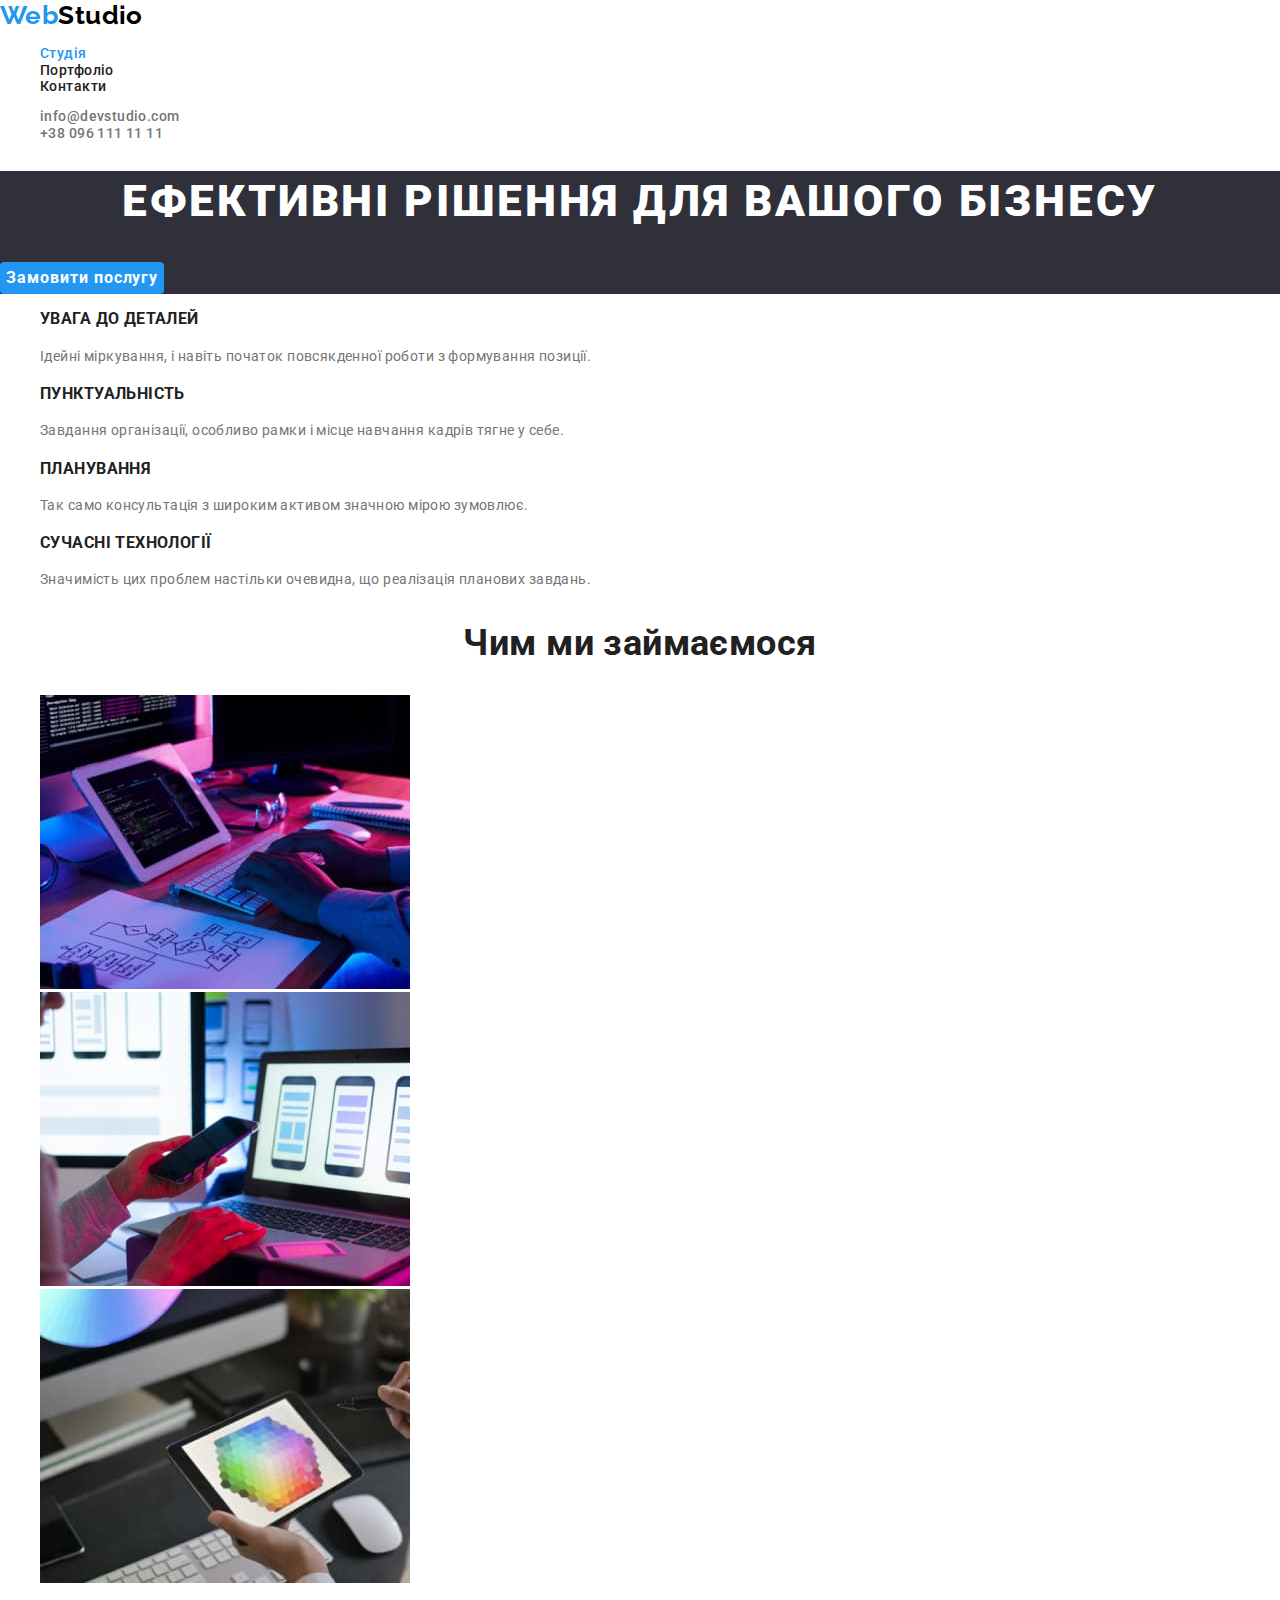
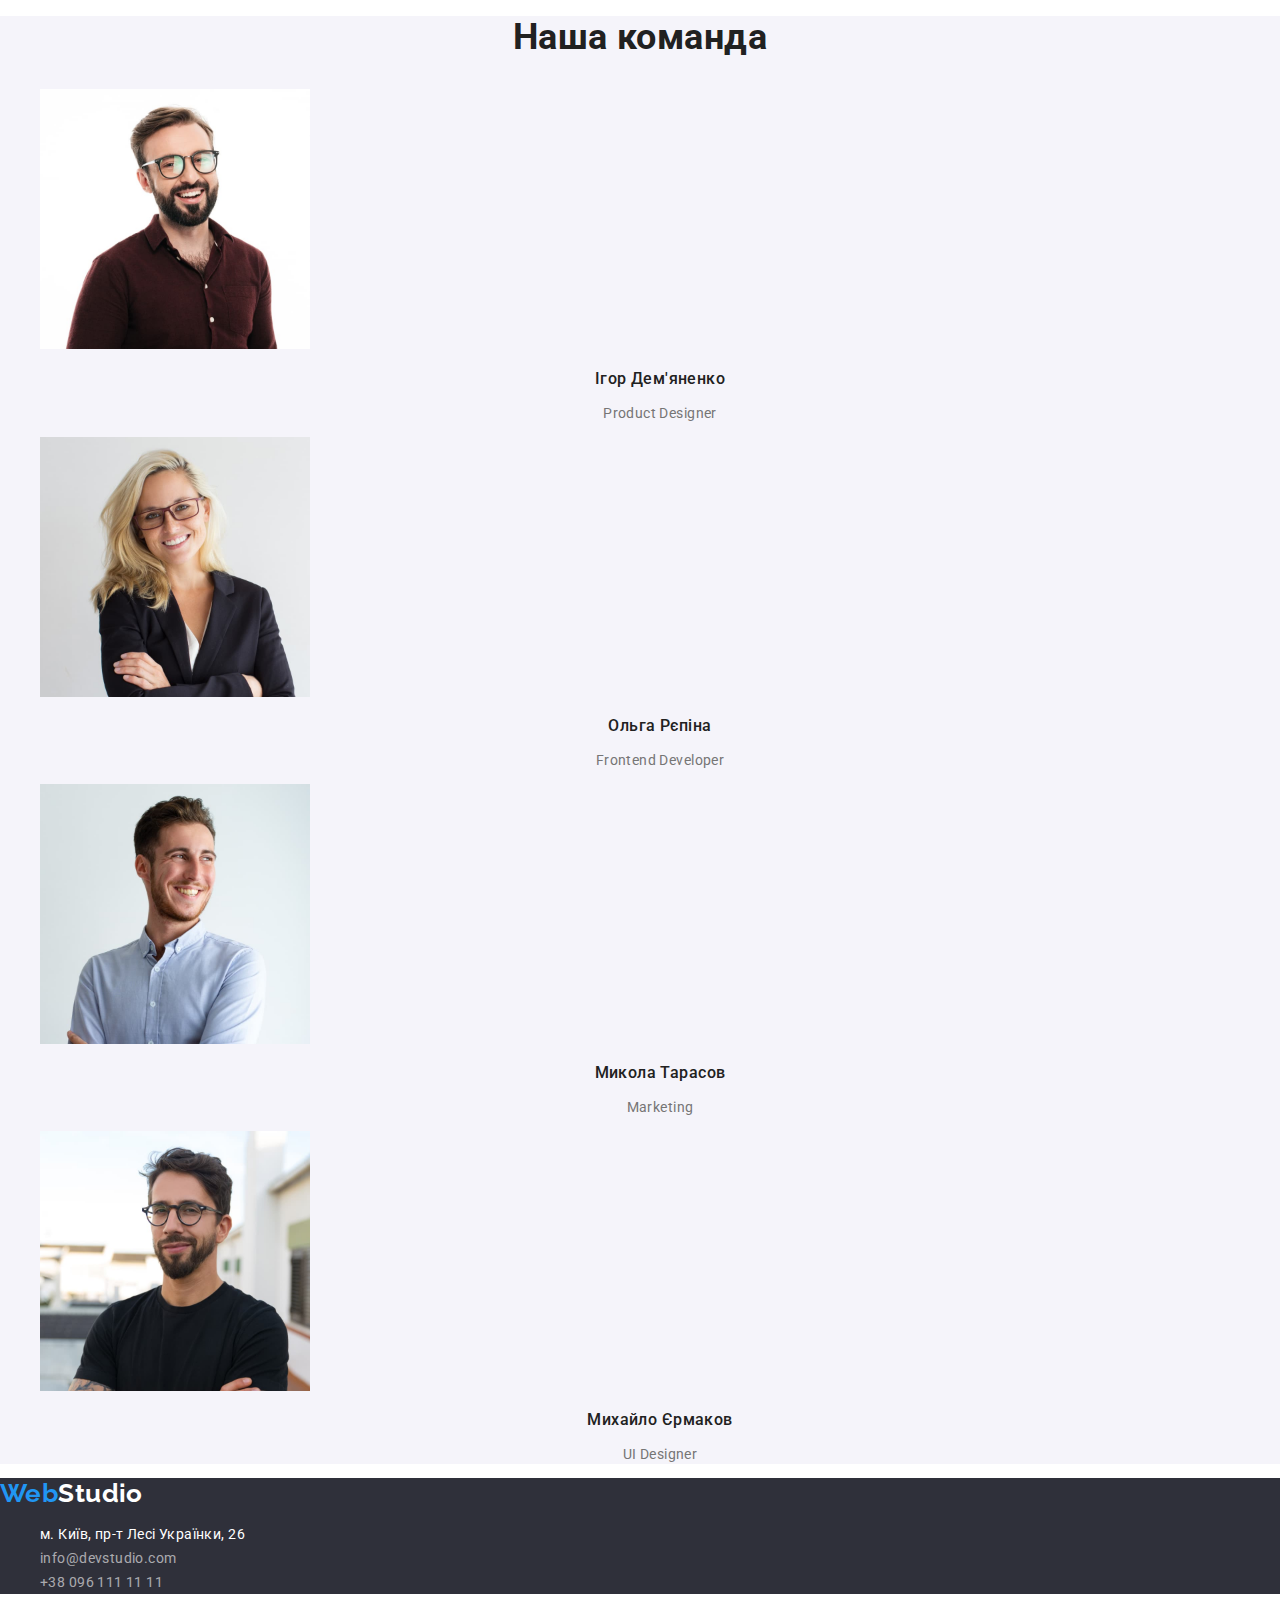
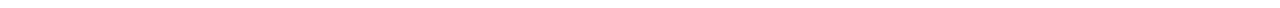
==== index.html @ 0feb871c "Initial commit" ====
<!DOCTYPE html>
<html lang="uk">
  <head>
    <meta charset="UTF-8" />
    <meta http-equiv="X-UA-Compatible" content="IE=edge" />
    <meta name="viewport" content="width=device-width, initial-scale=1.0" />
    <title>Веб Студія</title>
    <link
      rel="stylesheet"
      href="https://cdnjs.cloudflare.com/ajax/libs/modern-normalize/1.1.0/modern-normalize.min.css"
    />
    <link rel="stylesheet" href="./css/styles.css" />
    <link rel="preconnect" href="https://fonts.googleapis.com" />
    <link rel="preconnect" href="https://fonts.gstatic.com" crossorigin />
    <link
      href="https://fonts.googleapis.com/css2?family=Raleway:wght@700&family=Roboto:wght@400;500;700;900&display=swap"
      rel="stylesheet"
    />
  </head>
  <body>
    <!--Шапка сайта-->
    <header class="nav">
      <a class="logo" href="./index.html" lang="en">
        <span class="page-logo">Web</span>Studio</a
      >
      <nav>
        <ul>
          <li>
            <a class="nav-page current" href="./index.html">Студія</a>
          </li>
          <li>
            <a class="nav-page" href="portfolio.html">Портфоліо</a>
          </li>
          <li>
            <a class="nav-page" href="#">Контакти</a>
          </li>
        </ul>
      </nav>
      <ul>
        <li>
          <a class="contacts" href="mailto:info@devstudio.com" lang="en"
            >info@devstudio.com</a
          >
        </li>
        <li>
          <a class="contacts" href="tel:+380961111111">+38 096 111 11 11</a>
        </li>
      </ul>
    </header>
    <main>
      <!--Секция герой-->
      <section class="hero">
        <h1 class="hero-title">ефективні рішення для вашого бізнесу</h1>
        <button class="hero-button" type="button">Замовити послугу</button>
      </section>
      <!--Секция 2-->
      <section>
        <h2 class="visually-hidden">секция 2</h2>
        <ul>
          <li>
            <h3 class="benefits-title">УВАГА ДО ДЕТАЛЕЙ</h3>
            <p class="benefits-text">
              Ідейні міркування, і навіть початок повсякденної роботи з
              формування позиції.
            </p>
          </li>
          <li>
            <h3 class="benefits-title">ПУНКТУАЛЬНІСТЬ</h3>
            <p class="benefits-text">
              Завдання організації, особливо рамки і місце навчання кадрів тягне
              у себе.
            </p>
          </li>
          <li>
            <h3 class="benefits-title">ПЛАНУВАННЯ</h3>
            <p class="benefits-text">
              Так само консультація з широким активом значною мірою зумовлює.
            </p>
          </li>
          <li>
            <h3 class="benefits-title">СУЧАСНІ ТЕХНОЛОГІЇ</h3>
            <p class="benefits-text">
              Значимість цих проблем настільки очевидна, що реалізація планових
              завдань.
            </p>
          </li>
        </ul>
      </section>
      <!--Секция Чим займаємося-->
      <section>
        <h2 class="title">Чим ми займаємося</h2>
        <ul>
          <li>
            <img src="./images/comp.jpg" alt="декстопні додатки" width="370" />
          </li>
          <li>
            <img src="./images/tel.jpg" alt="мобільні додатки" width="370" />
          </li>
          <li>
            <img
              src="./images/palitra.jpg"
              alt="дизайнерські рішення"
              width="370"
            />
          </li>
        </ul>
      </section>
      <!--Секція команда-->
      <section class="list-profy">
        <h2 class="title">Наша команда</h2>
        <ul>
          <li>
            <img
              src="./images/demjanenko.jpg"
              alt="Ігор Дем'яненко"
              width="270"
            />
            <h3 class="name">Ігор Дем'яненко</h3>
            <p class="profy" lang="en">Product Designer</p>
          </li>
          <li>
            <img src="./images/repina.jpg" alt="Ольга Рєпіна" width="270" />
            <h3 class="name">Ольга Рєпіна</h3>
            <p class="profy" lang="en">Frontend Developer</p>
          </li>
          <li>
            <img src="./images/tarasov.jpg" alt="Микола Тарасов" width="270" />
            <h3 class="name">Микола Тарасов</h3>
            <p class="profy" lang="en">Marketing</p>
          </li>
          <li>
            <img src="./images/ermakov.jpg" alt="Михайло Єрмаков" width="270" />
            <h3 class="name">Михайло Єрмаков</h3>
            <p class="profy" lang="en">UI Designer</p>
          </li>
        </ul>
      </section>
    </main>
    <footer class="bottom">
      <a class="logo-bottom" href="./index.html" lang="en"
        ><span class="logo-web">Web</span>Studio</a
      >
      <address>
        <ul>
          <li>
            <a
              class="bottom-address"
              href="https://goo.gl/maps/tMdoCCG9fhGyc61p6"
              target="_blank"
              rel="noopener noreferrer nofollow"
              >м. Київ, пр-т Лесі Українки, 26</a
            >
          </li>
          <li>
            <a
              class="bottom-contacts"
              href="mailto:info@devstudio.com"
              lang="en"
              >info@devstudio.com</a
            >
          </li>
          <li>
            <a class="bottom-contacts" href="tel:+380961111111"
              >+38 096 111 11 11</a
            >
          </li>
        </ul>
      </address>
    </footer>
  </body>
</html>
---- css/styles.css ----
:root {
  --color-primary: #212121;
  --color-second: #757575;
  --color-active: #2196f3;
  --color-background: #f5f4fa;
  --color-fone: #fff;
  --color-logo: #000;
  --color-backdark: #2f303a;
  --color-hero: #188ce8;
}
body {
  font-family: "Roboto", sans-serif;
  background-color: var(--color-fone);
  color: var(--color-primary);
  font-size: 14px;
  letter-spacing: 0.03em;
}
ul {
  list-style-type: none;
}
a {
  text-decoration: none;
}
.visually-hidden {
  position: absolute;
  width: 1px;
  height: 1px;
  margin: -1px;
  padding: 0;
  border: 0;
  white-space: nowrap;
  clip-path: inset(100%);
  overflow: hidden;
  clip: rect(0 0 0 0);
}
/*header*/
.nav {
  background-color: var(--color-fone);
}
nav .current {
  color: var(--color-active);
}
.logo {
  font-family: "Raleway";
  font-weight: 700;
  font-size: 26px;
  line-height: 1.2;
  color: var(--color-logo);
}
.page-logo {
  color: var(--color-active);
}
.nav-page {
  font-weight: 500;
  line-height: 1.1;
  color: var(--color-primary);
  cursor: pointer;
}
.nav-page:hover {
  color: var(--color-active);
}
.nav-page:focus {
  color: var(--color-active);
}

.contacts {
  font-weight: 500;
  line-height: 1.1;
  color: var(--color-second);
  cursor: pointer;
}
.contacts:hover {
  color: var(--color-active);
}
.contacts:focus {
  color: var(--color-active);
}

/*hero*/
.hero {
  background-color: var(--color-backdark);
}
.hero-title {
  font-weight: 900;
  font-size: 44px;
  text-align: center;
  text-transform: uppercase;
  letter-spacing: 0.06em;
  line-height: 1.4;
  color: var(--color-fone);
}
.hero-button {
  font-family: "Roboto";
  font-weight: 700;
  font-size: 16px;
  letter-spacing: 0.06em;
  line-height: 1.9;
  color: var(--color-fone);
  background-color: var(--color-active);
  border: none;
  border-radius: 4px;
  cursor: pointer;
}
.hero-button:hover {
  background-color: var(--color-hero);
}
.hero-button:focus {
  background-color: var(--color-hero);
}
/*Секція 2*/
.benefits-title {
  font-weight: 700;
  line-height: 1.1;
  text-transform: uppercase;
  color: var(--color-primary);
}
.benefits-text {
  line-height: 1.7;
  color: var(--color-second);
}

/*title section*/
.title {
  font-weight: 700;
  font-size: 36px;
  line-height: 1.2;
  text-align: center;
  color: var(--color-primary);
}

/*Секція Команда*/
.list-profy {
  background-color: var(--color-background);
}
.name {
  font-weight: 500;
  font-size: 16px;
  line-height: 19px;
  text-align: center;
  color: var(--color-primary);
}
.profy {
  line-height: 19px;
  text-align: center;
  color: var(--color-second);
}
/*list button*/
.works-button {
  background-color: var(--color-background);
  font-family: "Roboto";
  font-weight: 500;
  font-size: 16px;
  line-height: 1.5;
  text-align: center;
  letter-spacing: 0.03em;
  color: var(--color-primary);
  border: none;
  border-radius: 4px;
  cursor: pointer;
}
.works-button:hover {
  color: var(--color-fone);
  background-color: var(--color-active);
}
.works-button:focus {
  color: var(--color-fone);
  background-color: var(--color-active);
}
/*Секція Приклади робіт*/

.works-title {
  font-weight: 700;
  font-size: 18px;
  line-height: 2;
  color: var(--color-primary);
}
.works-link {
  line-height: 1.9;
  color: var(--color-second);
}

/*footer*/
.bottom {
  background-color: var(--color-backdark);
}
.logo-bottom {
  font-family: "Raleway";
  font-weight: 700;
  font-size: 26px;
  line-height: 1.2;
  color: var(--color-fone);
  cursor: pointer;
}
.logo-web {
  color: var(--color-active);
}
.bottom-address {
  font-style: normal;
  font-weight: 400;
  line-height: 1.7;
  color: var(--color-fone);
  cursor: pointer;
}
.bottom-address:hover {
  color: var(--color-active);
}
.bottom-address:focus {
  color: var(--color-active);
}
.bottom-contacts {
  font-style: normal;
  line-height: 1.7;
  color: rgba(255, 255, 255, 0.6);
  cursor: pointer;
}
.bottom-contacts:hover {
  color: var(--color-active);
}
.bottom-contacts:focus {
  color: var(--color-active);
}
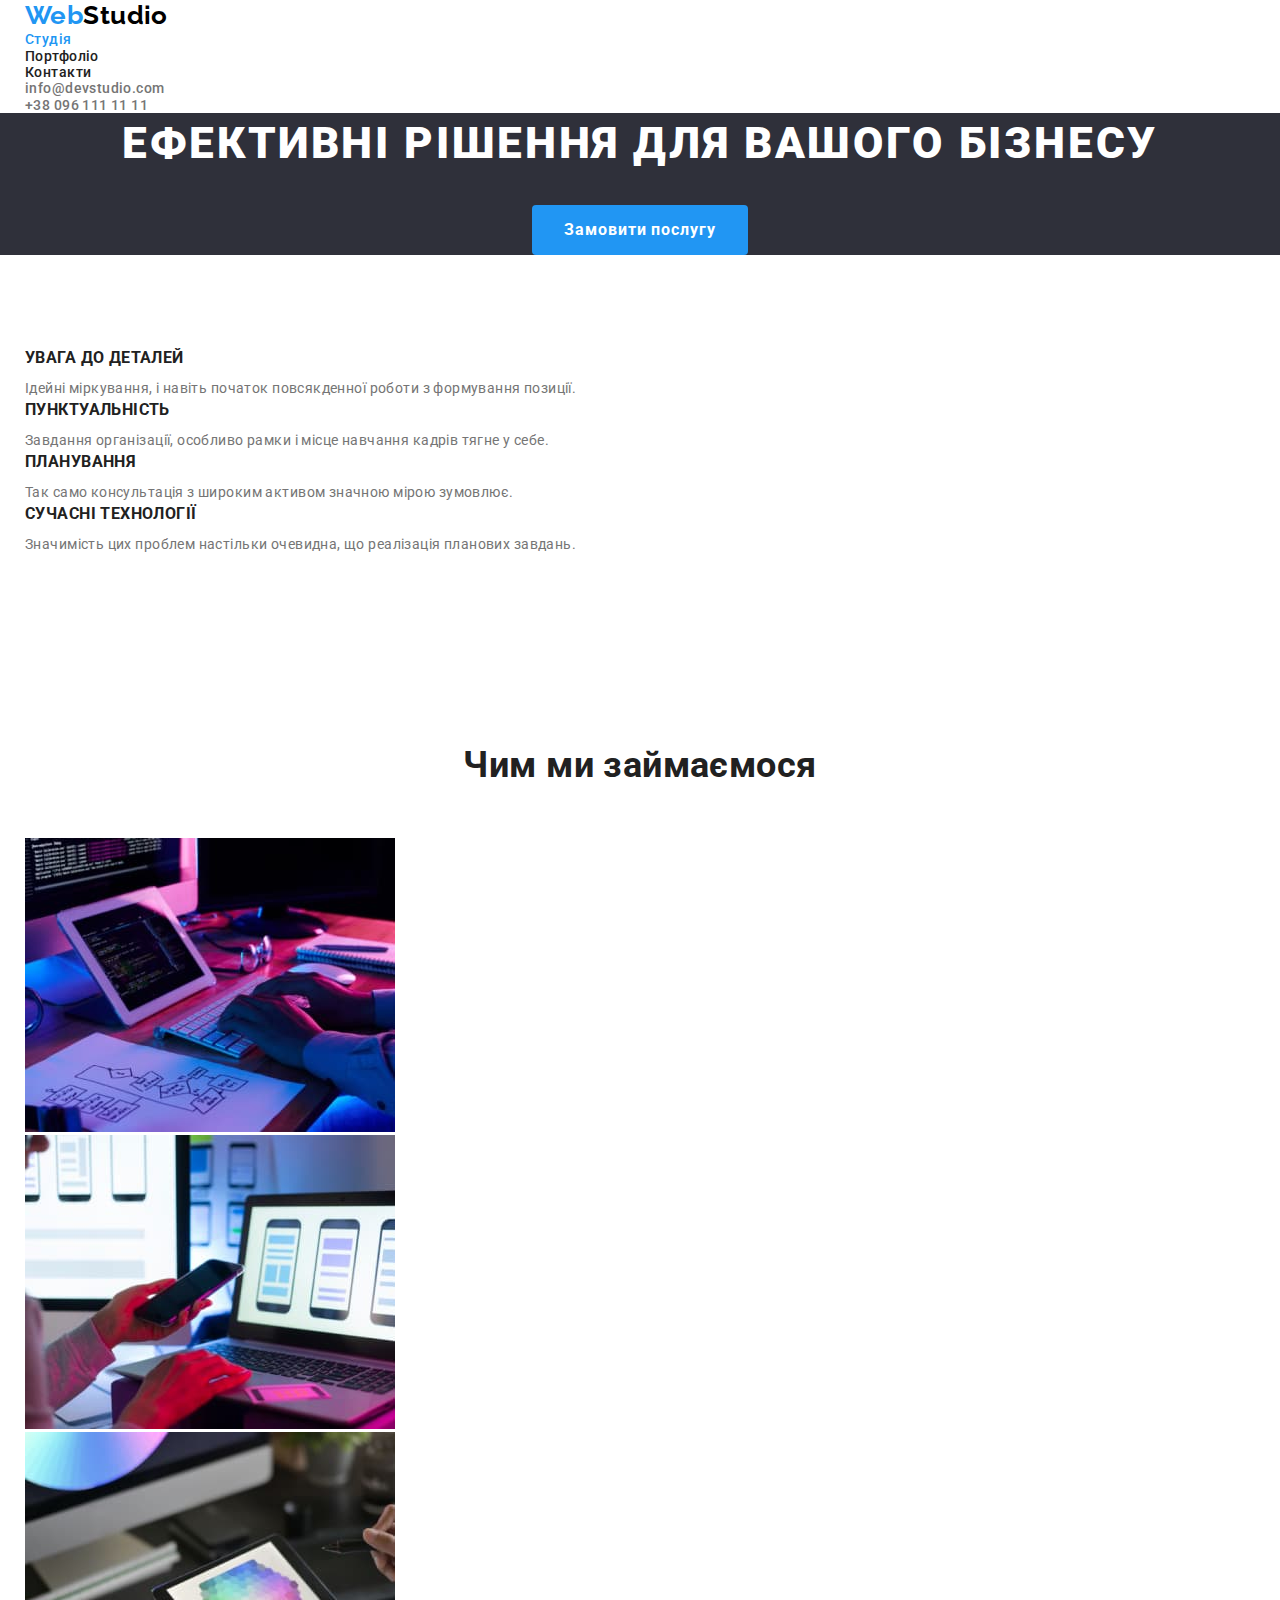
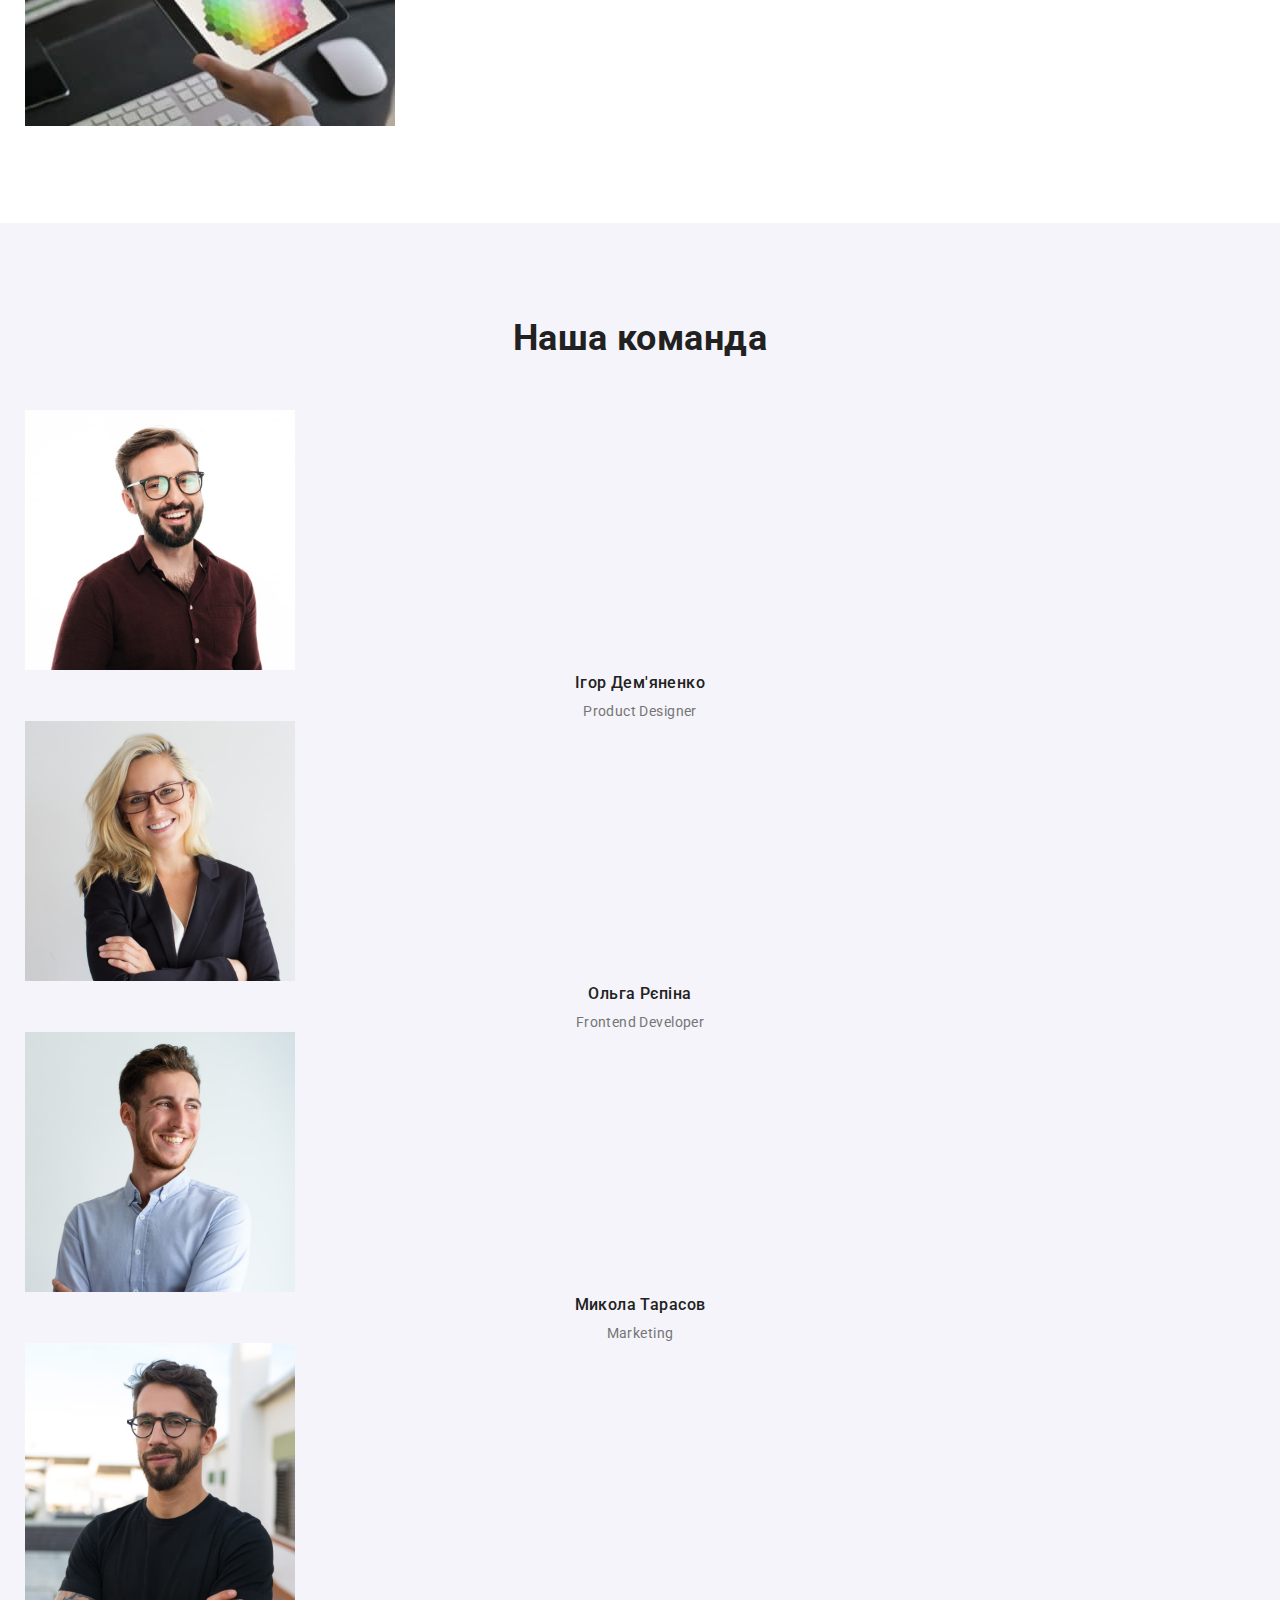
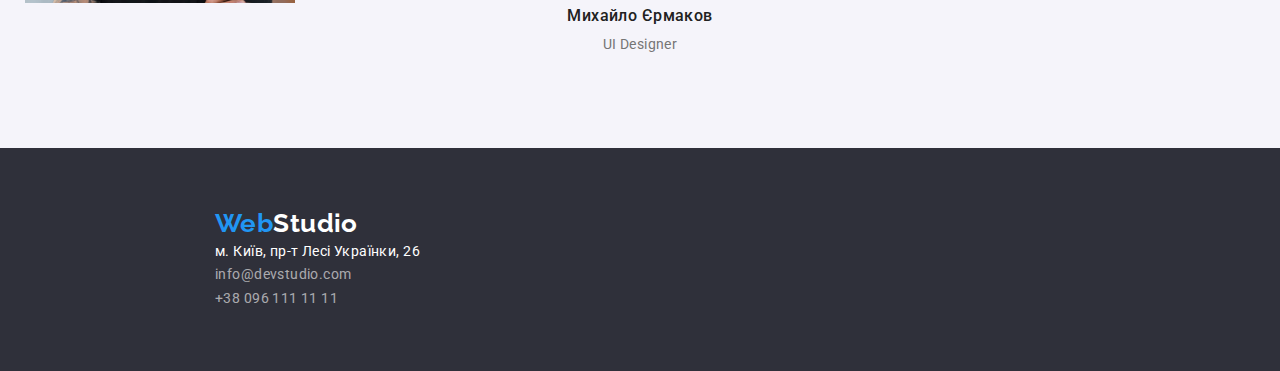
==== commit 78076e4d: "margin padding" ====
--- a/index.html
+++ b/index.html
@@ -20,32 +20,34 @@
   <body>
     <!--Шапка сайта-->
     <header class="nav">
-      <a class="logo" href="./index.html" lang="en">
-        <span class="page-logo">Web</span>Studio</a
-      >
-      <nav>
+      <div class="container">
+        <a class="logo" href="./index.html" lang="en">
+          <span class="page-logo">Web</span>Studio</a
+        >
+        <nav>
+          <ul>
+            <li>
+              <a class="nav-page current" href="./index.html">Студія</a>
+            </li>
+            <li>
+              <a class="nav-page" href="portfolio.html">Портфоліо</a>
+            </li>
+            <li>
+              <a class="nav-page" href="#">Контакти</a>
+            </li>
+          </ul>
+        </nav>
         <ul>
           <li>
-            <a class="nav-page current" href="./index.html">Студія</a>
+            <a class="contacts" href="mailto:info@devstudio.com" lang="en"
+              >info@devstudio.com</a
+            >
           </li>
           <li>
-            <a class="nav-page" href="portfolio.html">Портфоліо</a>
-          </li>
-          <li>
-            <a class="nav-page" href="#">Контакти</a>
+            <a class="contacts" href="tel:+380961111111">+38 096 111 11 11</a>
           </li>
         </ul>
-      </nav>
-      <ul>
-        <li>
-          <a class="contacts" href="mailto:info@devstudio.com" lang="en"
-            >info@devstudio.com</a
-          >
-        </li>
-        <li>
-          <a class="contacts" href="tel:+380961111111">+38 096 111 11 11</a>
-        </li>
-      </ul>
+      </div>
     </header>
     <main>
       <!--Секция герой-->
@@ -54,86 +56,104 @@
         <button class="hero-button" type="button">Замовити послугу</button>
       </section>
       <!--Секция 2-->
-      <section>
-        <h2 class="visually-hidden">секция 2</h2>
-        <ul>
-          <li>
-            <h3 class="benefits-title">УВАГА ДО ДЕТАЛЕЙ</h3>
-            <p class="benefits-text">
-              Ідейні міркування, і навіть початок повсякденної роботи з
-              формування позиції.
-            </p>
-          </li>
-          <li>
-            <h3 class="benefits-title">ПУНКТУАЛЬНІСТЬ</h3>
-            <p class="benefits-text">
-              Завдання організації, особливо рамки і місце навчання кадрів тягне
-              у себе.
-            </p>
-          </li>
-          <li>
-            <h3 class="benefits-title">ПЛАНУВАННЯ</h3>
-            <p class="benefits-text">
-              Так само консультація з широким активом значною мірою зумовлює.
-            </p>
-          </li>
-          <li>
-            <h3 class="benefits-title">СУЧАСНІ ТЕХНОЛОГІЇ</h3>
-            <p class="benefits-text">
-              Значимість цих проблем настільки очевидна, що реалізація планових
-              завдань.
-            </p>
-          </li>
-        </ul>
+      <section class="section">
+        <div class="container">
+          <h2 class="visually-hidden">секция 2</h2>
+          <ul>
+            <li>
+              <h3 class="benefits-title">УВАГА ДО ДЕТАЛЕЙ</h3>
+              <p class="benefits-text">
+                Ідейні міркування, і навіть початок повсякденної роботи з
+                формування позиції.
+              </p>
+            </li>
+            <li>
+              <h3 class="benefits-title">ПУНКТУАЛЬНІСТЬ</h3>
+              <p class="benefits-text">
+                Завдання організації, особливо рамки і місце навчання кадрів
+                тягне у себе.
+              </p>
+            </li>
+            <li>
+              <h3 class="benefits-title">ПЛАНУВАННЯ</h3>
+              <p class="benefits-text">
+                Так само консультація з широким активом значною мірою зумовлює.
+              </p>
+            </li>
+            <li>
+              <h3 class="benefits-title">СУЧАСНІ ТЕХНОЛОГІЇ</h3>
+              <p class="benefits-text">
+                Значимість цих проблем настільки очевидна, що реалізація
+                планових завдань.
+              </p>
+            </li>
+          </ul>
+        </div>
       </section>
       <!--Секция Чим займаємося-->
-      <section>
-        <h2 class="title">Чим ми займаємося</h2>
-        <ul>
-          <li>
-            <img src="./images/comp.jpg" alt="декстопні додатки" width="370" />
-          </li>
-          <li>
-            <img src="./images/tel.jpg" alt="мобільні додатки" width="370" />
-          </li>
-          <li>
-            <img
-              src="./images/palitra.jpg"
-              alt="дизайнерські рішення"
-              width="370"
-            />
-          </li>
-        </ul>
+      <section class="section">
+        <div class="container">
+          <h2 class="title">Чим ми займаємося</h2>
+          <ul>
+            <li>
+              <img
+                src="./images/comp.jpg"
+                alt="декстопні додатки"
+                width="370"
+              />
+            </li>
+            <li>
+              <img src="./images/tel.jpg" alt="мобільні додатки" width="370" />
+            </li>
+            <li>
+              <img
+                src="./images/palitra.jpg"
+                alt="дизайнерські рішення"
+                width="370"
+              />
+            </li>
+          </ul>
+        </div>
       </section>
       <!--Секція команда-->
-      <section class="list-profy">
-        <h2 class="title">Наша команда</h2>
-        <ul>
-          <li>
-            <img
-              src="./images/demjanenko.jpg"
-              alt="Ігор Дем'яненко"
-              width="270"
-            />
-            <h3 class="name">Ігор Дем'яненко</h3>
-            <p class="profy" lang="en">Product Designer</p>
-          </li>
-          <li>
-            <img src="./images/repina.jpg" alt="Ольга Рєпіна" width="270" />
-            <h3 class="name">Ольга Рєпіна</h3>
-            <p class="profy" lang="en">Frontend Developer</p>
-          </li>
-          <li>
-            <img src="./images/tarasov.jpg" alt="Микола Тарасов" width="270" />
-            <h3 class="name">Микола Тарасов</h3>
-            <p class="profy" lang="en">Marketing</p>
-          </li>
-          <li>
-            <img src="./images/ermakov.jpg" alt="Михайло Єрмаков" width="270" />
-            <h3 class="name">Михайло Єрмаков</h3>
-            <p class="profy" lang="en">UI Designer</p>
-          </li>
-        </ul>
+      <section class="section list-profy">
+        <div class="container">
+          <h2 class="title">Наша команда</h2>
+          <ul>
+            <li>
+              <img
+                src="./images/demjanenko.jpg"
+                alt="Ігор Дем'яненко"
+                width="270"
+              />
+              <h3 class="name">Ігор Дем'яненко</h3>
+              <p class="profy" lang="en">Product Designer</p>
+            </li>
+            <li>
+              <img src="./images/repina.jpg" alt="Ольга Рєпіна" width="270" />
+              <h3 class="name">Ольга Рєпіна</h3>
+              <p class="profy" lang="en">Frontend Developer</p>
+            </li>
+            <li>
+              <img
+                src="./images/tarasov.jpg"
+                alt="Микола Тарасов"
+                width="270"
+              />
+              <h3 class="name">Микола Тарасов</h3>
+              <p class="profy" lang="en">Marketing</p>
+            </li>
+            <li>
+              <img
+                src="./images/ermakov.jpg"
+                alt="Михайло Єрмаков"
+                width="270"
+              />
+              <h3 class="name">Михайло Єрмаков</h3>
+              <p class="profy" lang="en">UI Designer</p>
+            </li>
+          </ul>
+        </div>
       </section>
     </main>
     <footer class="bottom">
--- a/css/styles.css
+++ b/css/styles.css
@@ -17,6 +17,8 @@
 }
 ul {
   list-style-type: none;
+  margin: 0;
+  padding: 0;
 }
 a {
   text-decoration: none;
@@ -34,6 +36,11 @@
   clip: rect(0 0 0 0);
 }
 /*header*/
+.container {
+  width: 1230px;
+  margin-left: auto;
+  margin-right: auto;
+}
 .nav {
   background-color: var(--color-fone);
 }
@@ -79,17 +86,25 @@
 /*hero*/
 .hero {
   background-color: var(--color-backdark);
+  text-align: center;
 }
 .hero-title {
+  margin-top: 0;
+  margin-bottom: 30px;
+
   font-weight: 900;
   font-size: 44px;
-  text-align: center;
+
   text-transform: uppercase;
   letter-spacing: 0.06em;
   line-height: 1.4;
   color: var(--color-fone);
 }
 .hero-button {
+  border: none;
+  border-radius: 4px;
+  padding: 10px 32px;
+
   font-family: "Roboto";
   font-weight: 700;
   font-size: 16px;
@@ -97,8 +112,7 @@
   line-height: 1.9;
   color: var(--color-fone);
   background-color: var(--color-active);
-  border: none;
-  border-radius: 4px;
+
   cursor: pointer;
 }
 .hero-button:hover {
@@ -107,20 +121,33 @@
 .hero-button:focus {
   background-color: var(--color-hero);
 }
+.section {
+  padding-top: 94px;
+  padding-bottom: 94px;
+}
 /*Секція 2*/
 .benefits-title {
+  margin-top: 0;
+  margin-bottom: 10px;
+
   font-weight: 700;
   line-height: 1.1;
   text-transform: uppercase;
   color: var(--color-primary);
 }
 .benefits-text {
+  margin-top: 0;
+  margin-bottom: 0;
+
   line-height: 1.7;
   color: var(--color-second);
 }
 
 /*title section*/
 .title {
+  margin-top: 0;
+  margin-bottom: 50px;
+
   font-weight: 700;
   font-size: 36px;
   line-height: 1.2;
@@ -133,6 +160,9 @@
   background-color: var(--color-background);
 }
 .name {
+  margin-top: 0;
+  margin-bottom: 10px;
+
   font-weight: 500;
   font-size: 16px;
   line-height: 19px;
@@ -140,12 +170,21 @@
   color: var(--color-primary);
 }
 .profy {
+  margin-top: 0;
+  margin-bottom: 0px;
+
   line-height: 19px;
   text-align: center;
   color: var(--color-second);
 }
 /*list button*/
+.works-button-list {
+  margin-bottom: 50px;
+}
 .works-button {
+  padding: 6px 22px;
+  min-width: 216px;
+
   background-color: var(--color-background);
   font-family: "Roboto";
   font-weight: 500;
@@ -169,18 +208,27 @@
 /*Секція Приклади робіт*/
 
 .works-title {
+  margin-top: 0;
+  margin-bottom: 4px;
+
   font-weight: 700;
   font-size: 18px;
   line-height: 2;
   color: var(--color-primary);
 }
 .works-link {
+  margin-top: 0;
+  margin-bottom: 0px;
+
   line-height: 1.9;
   color: var(--color-second);
 }
 
 /*footer*/
 .bottom {
+  padding-top: 60px;
+  padding-bottom: 60px;
+  padding-left: 215px;
   background-color: var(--color-backdark);
 }
 .logo-bottom {
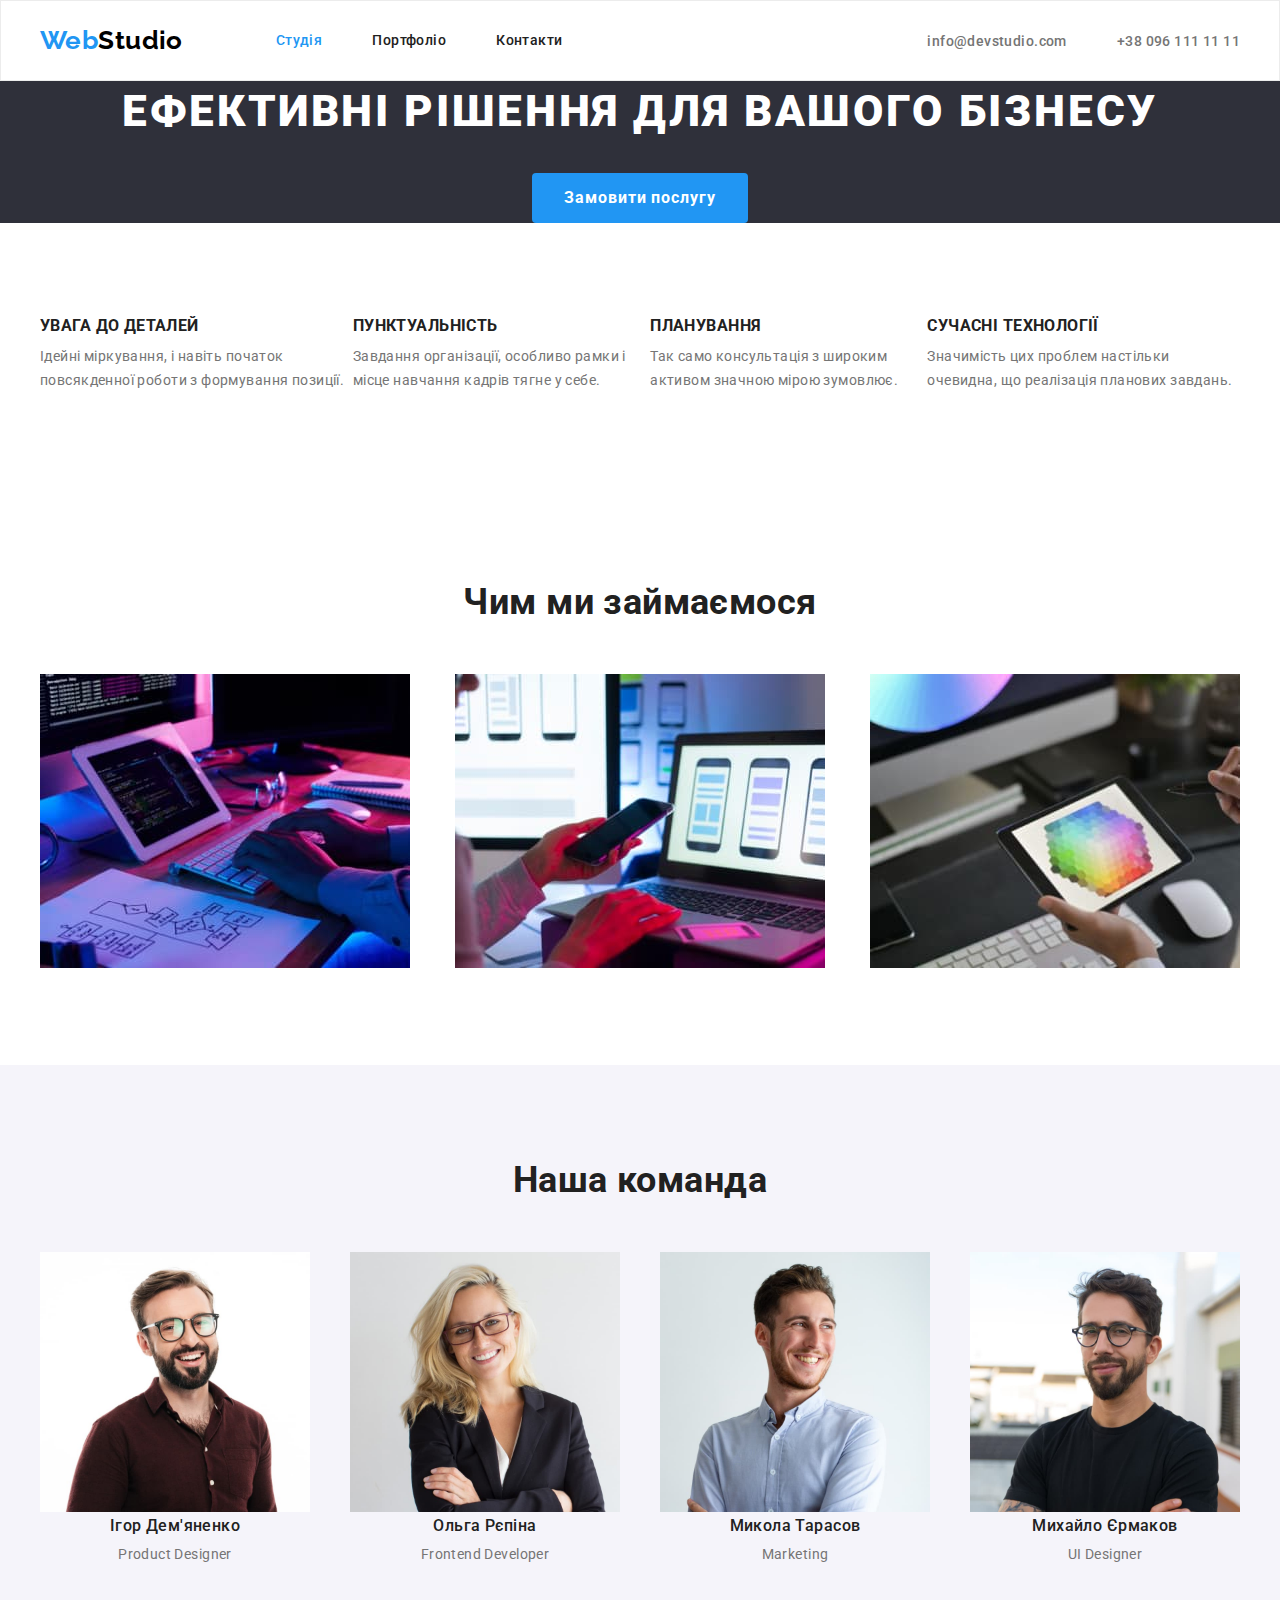
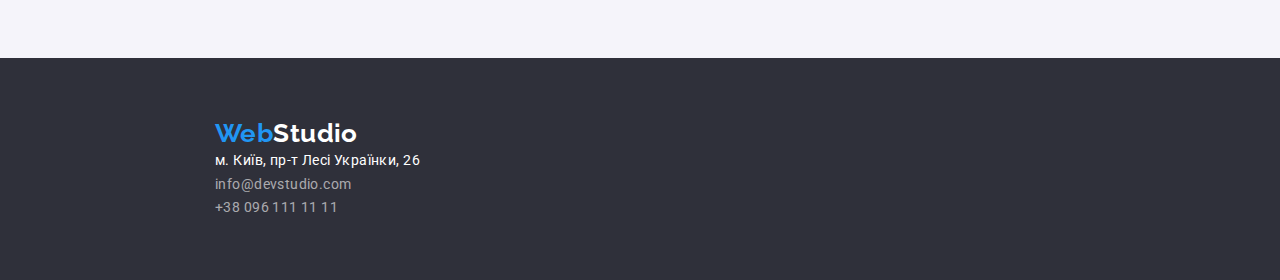
==== commit a029371b: "HW3" ====
--- a/index.html
+++ b/index.html
@@ -20,12 +20,12 @@
   <body>
     <!--Шапка сайта-->
     <header class="nav">
-      <div class="container">
+      <div class="container main-nav">
         <a class="logo" href="./index.html" lang="en">
           <span class="page-logo">Web</span>Studio</a
         >
         <nav>
-          <ul>
+          <ul class="nav-list">
             <li>
               <a class="nav-page current" href="./index.html">Студія</a>
             </li>
@@ -37,7 +37,7 @@
             </li>
           </ul>
         </nav>
-        <ul>
+        <ul class="nav-contacts">
           <li>
             <a class="contacts" href="mailto:info@devstudio.com" lang="en"
               >info@devstudio.com</a
@@ -59,7 +59,7 @@
       <section class="section">
         <div class="container">
           <h2 class="visually-hidden">секция 2</h2>
-          <ul>
+          <ul class="section-lists">
             <li>
               <h3 class="benefits-title">УВАГА ДО ДЕТАЛЕЙ</h3>
               <p class="benefits-text">
@@ -94,7 +94,7 @@
       <section class="section">
         <div class="container">
           <h2 class="title">Чим ми займаємося</h2>
-          <ul>
+          <ul class="section-lists">
             <li>
               <img
                 src="./images/comp.jpg"
@@ -119,7 +119,7 @@
       <section class="section list-profy">
         <div class="container">
           <h2 class="title">Наша команда</h2>
-          <ul>
+          <ul class="section-lists">
             <li>
               <img
                 src="./images/demjanenko.jpg"
--- a/css/styles.css
+++ b/css/styles.css
@@ -40,9 +40,16 @@
   width: 1230px;
   margin-left: auto;
   margin-right: auto;
+  padding-left: 15px;
+  padding-right: 15px;
+}
+.main-nav {
+  display: flex;
+  align-items: center;
 }
 .nav {
   background-color: var(--color-fone);
+  border: 1px solid #ececec;
 }
 nav .current {
   color: var(--color-active);
@@ -57,7 +64,18 @@
 .page-logo {
   color: var(--color-active);
 }
+.nav-list {
+  display: flex;
+  margin-left: 93px;
+}
+.nav-list > li:not(:last-child) {
+  margin-right: 50px;
+}
 .nav-page {
+  display: block;
+  padding-top: 32px;
+  padding-bottom: 32px;
+
   font-weight: 500;
   line-height: 1.1;
   color: var(--color-primary);
@@ -82,6 +100,13 @@
 .contacts:focus {
   color: var(--color-active);
 }
+.nav-contacts {
+  display: flex;
+  margin-left: auto;
+}
+.nav-contacts > li:not(:last-child) {
+  margin-right: 50px;
+}
 
 /*hero*/
 .hero {
@@ -126,6 +151,7 @@
   padding-bottom: 94px;
 }
 /*Секція 2*/
+
 .benefits-title {
   margin-top: 0;
   margin-bottom: 10px;
@@ -143,7 +169,11 @@
   color: var(--color-second);
 }
 
-/*title section*/
+/* section*/
+.section-lists {
+  display: flex;
+  justify-content: space-between;
+}
 .title {
   margin-top: 0;
   margin-bottom: 50px;
@@ -177,13 +207,14 @@
   text-align: center;
   color: var(--color-second);
 }
-/*list button*/
+/*Секція Приклади робіт*/
 .works-button-list {
+  display: flex;
+  justify-content: center;
   margin-bottom: 50px;
 }
 .works-button {
   padding: 6px 22px;
-  min-width: 216px;
 
   background-color: var(--color-background);
   font-family: "Roboto";
@@ -197,6 +228,9 @@
   border-radius: 4px;
   cursor: pointer;
 }
+.works-button-list li + li {
+  margin-left: 8px;
+}
 .works-button:hover {
   color: var(--color-fone);
   background-color: var(--color-active);
@@ -205,8 +239,20 @@
   color: var(--color-fone);
   background-color: var(--color-active);
 }
-/*Секція Приклади робіт*/
-
+
+.works-container {
+  display: flex;
+  flex-wrap: wrap;
+  justify-content: space-between;
+}
+.works-container-element {
+  margin-bottom: 30px;
+
+  border: 1px solid #eeeeee;
+}
+.works-container-element:nth-last-child(-n + 3) {
+  margin-bottom: 0;
+}
 .works-title {
   margin-top: 0;
   margin-bottom: 4px;
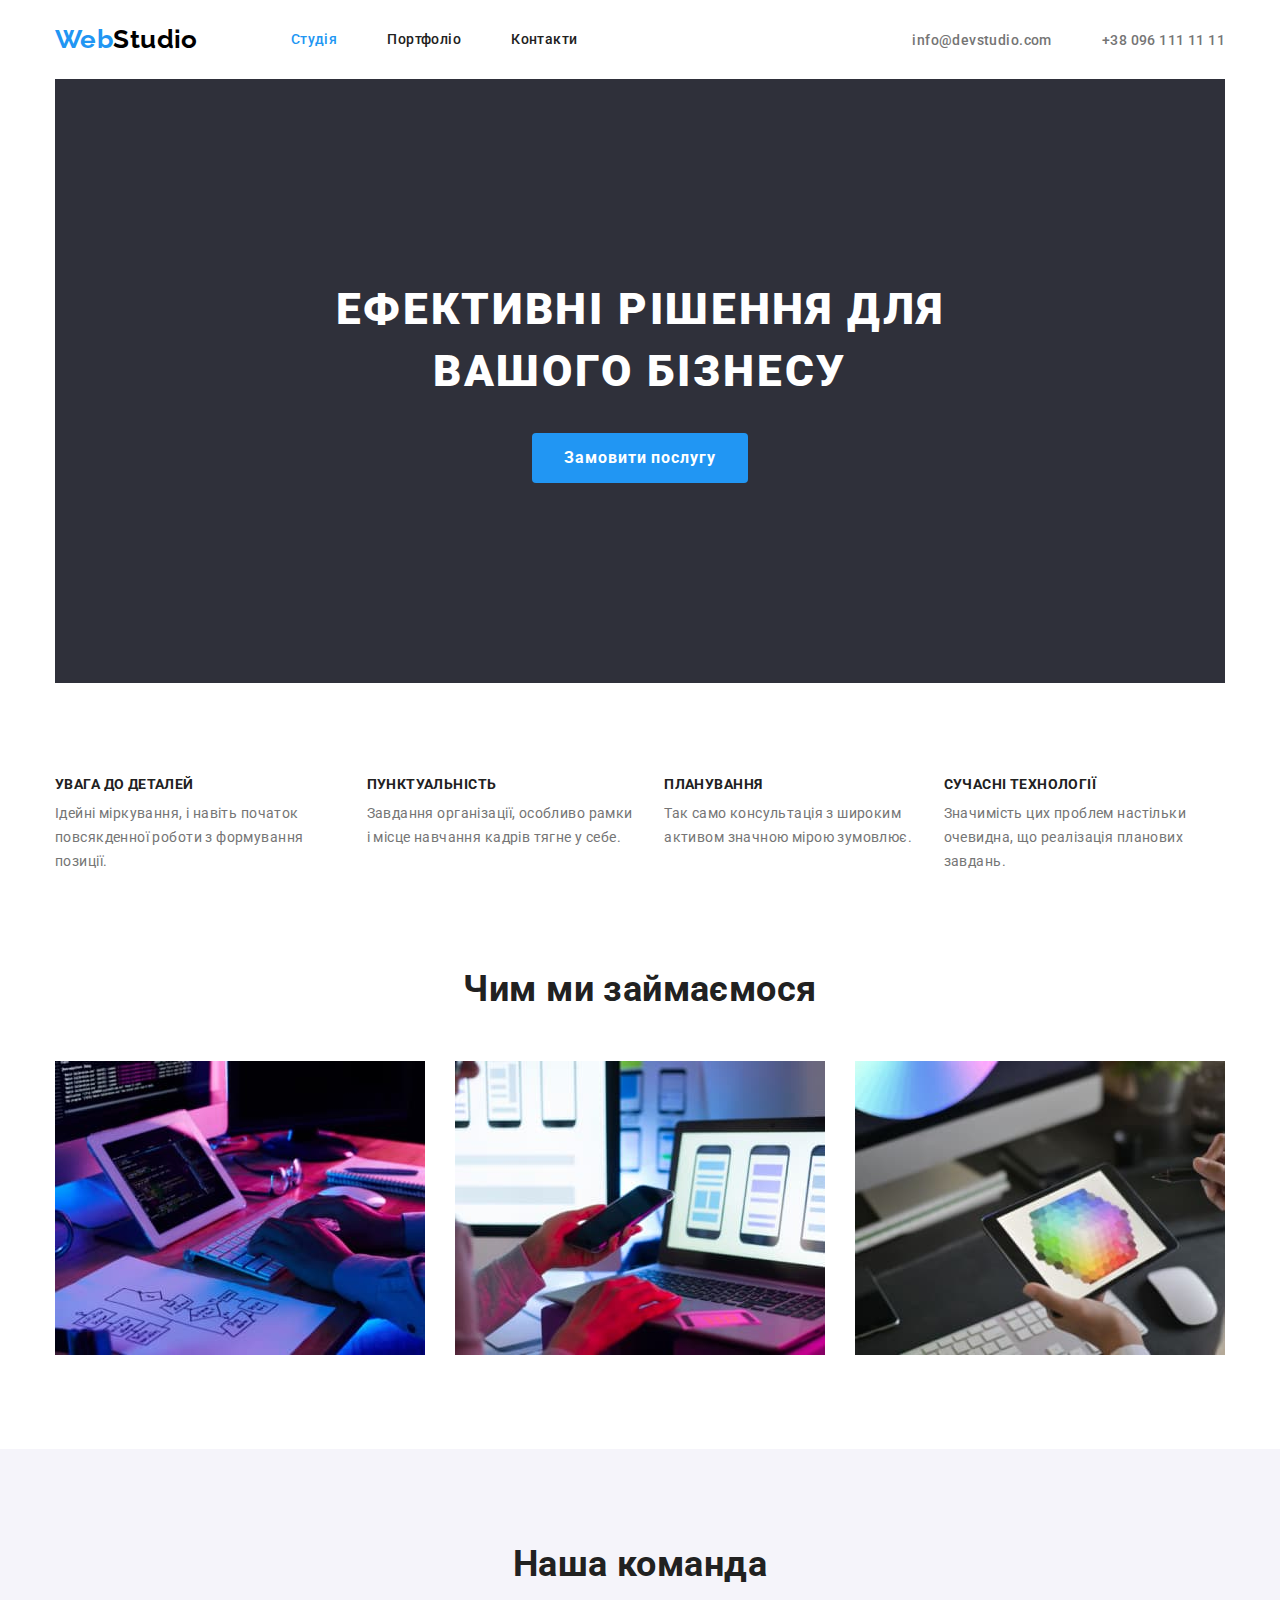
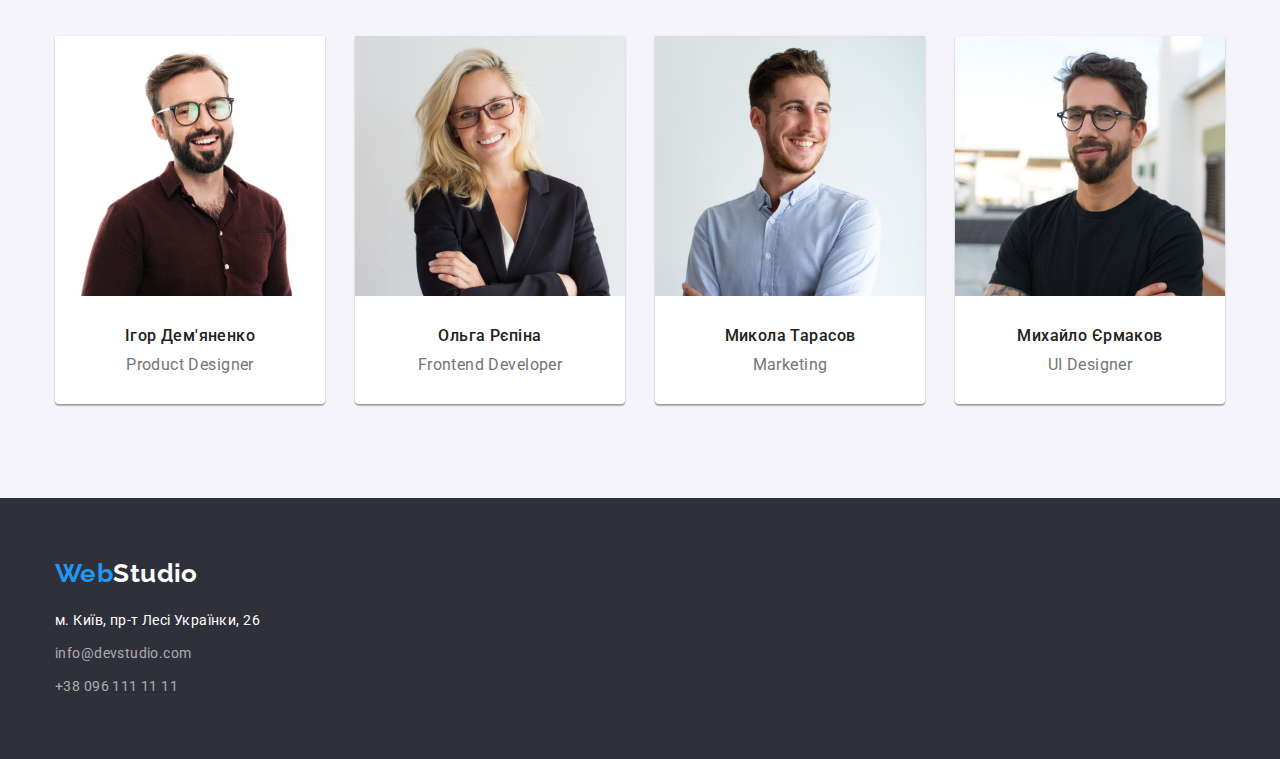
==== commit 3f8821c5: "HW3 виправлення" ====
--- a/index.html
+++ b/index.html
@@ -24,7 +24,7 @@
         <a class="logo" href="./index.html" lang="en">
           <span class="page-logo">Web</span>Studio</a
         >
-        <nav>
+        <nav class="navigation">
           <ul class="nav-list">
             <li>
               <a class="nav-page current" href="./index.html">Студія</a>
@@ -51,10 +51,12 @@
     </header>
     <main>
       <!--Секция герой-->
-      <section class="hero">
-        <h1 class="hero-title">ефективні рішення для вашого бізнесу</h1>
-        <button class="hero-button" type="button">Замовити послугу</button>
-      </section>
+      <div class="container">
+        <section class="hero">
+          <h1 class="hero-title">ефективні рішення для вашого бізнесу</h1>
+          <button class="hero-button" type="button">Замовити послугу</button>
+        </section>
+      </div>
       <!--Секция 2-->
       <section class="section">
         <div class="container">
@@ -91,7 +93,7 @@
         </div>
       </section>
       <!--Секция Чим займаємося-->
-      <section class="section">
+      <section class="section features">
         <div class="container">
           <h2 class="title">Чим ми займаємося</h2>
           <ul class="section-lists">
@@ -120,72 +122,82 @@
         <div class="container">
           <h2 class="title">Наша команда</h2>
           <ul class="section-lists">
-            <li>
+            <li class="section-list-profy">
               <img
                 src="./images/demjanenko.jpg"
                 alt="Ігор Дем'яненко"
                 width="270"
               />
-              <h3 class="name">Ігор Дем'яненко</h3>
-              <p class="profy" lang="en">Product Designer</p>
-            </li>
-            <li>
+              <div class="list-face">
+                <h3 class="name">Ігор Дем'яненко</h3>
+                <p class="profy" lang="en">Product Designer</p>
+              </div>
+            </li>
+            <li class="section-list-profy">
               <img src="./images/repina.jpg" alt="Ольга Рєпіна" width="270" />
-              <h3 class="name">Ольга Рєпіна</h3>
-              <p class="profy" lang="en">Frontend Developer</p>
-            </li>
-            <li>
+              <div class="list-face">
+                <h3 class="name">Ольга Рєпіна</h3>
+                <p class="profy" lang="en">Frontend Developer</p>
+              </div>
+            </li>
+            <li class="section-list-profy">
               <img
                 src="./images/tarasov.jpg"
                 alt="Микола Тарасов"
                 width="270"
               />
-              <h3 class="name">Микола Тарасов</h3>
-              <p class="profy" lang="en">Marketing</p>
-            </li>
-            <li>
+              <div class="list-face">
+                <h3 class="name">Микола Тарасов</h3>
+                <p class="profy" lang="en">Marketing</p>
+              </div>
+            </li>
+            <li class="section-list-profy">
               <img
                 src="./images/ermakov.jpg"
                 alt="Михайло Єрмаков"
                 width="270"
               />
-              <h3 class="name">Михайло Єрмаков</h3>
-              <p class="profy" lang="en">UI Designer</p>
+              <div class="list-face">
+                <h3 class="name">Михайло Єрмаков</h3>
+                <p class="profy" lang="en">UI Designer</p>
+              </div>
             </li>
           </ul>
         </div>
       </section>
     </main>
-    <footer class="bottom">
-      <a class="logo-bottom" href="./index.html" lang="en"
-        ><span class="logo-web">Web</span>Studio</a
-      >
-      <address>
-        <ul>
-          <li>
-            <a
-              class="bottom-address"
-              href="https://goo.gl/maps/tMdoCCG9fhGyc61p6"
-              target="_blank"
-              rel="noopener noreferrer nofollow"
-              >м. Київ, пр-т Лесі Українки, 26</a
-            >
-          </li>
-          <li>
-            <a
-              class="bottom-contacts"
-              href="mailto:info@devstudio.com"
-              lang="en"
-              >info@devstudio.com</a
-            >
-          </li>
-          <li>
-            <a class="bottom-contacts" href="tel:+380961111111"
-              >+38 096 111 11 11</a
-            >
-          </li>
-        </ul>
-      </address>
+    <footer class="footer">
+      <div class="container">
+        <a class="logo-footer" href="./index.html" lang="en"
+          ><span class="logo-web">Web</span>Studio</a
+        >
+        <address class="footer-list">
+          <ul class="footer-list-element">
+            <li>
+              <a
+                class="footer-address"
+                href="https://goo.gl/maps/tMdoCCG9fhGyc61p6"
+                target="_blank"
+                rel="noopener noreferrer nofollow"
+                >м. Київ, пр-т Лесі Українки, 26</a
+              >
+            </li>
+            <li>
+              <a
+                class="footer-contacts"
+                href="mailto:info@devstudio.com"
+                lang="en"
+                >info@devstudio.com</a
+              >
+            </li>
+            <li>
+              <a class="footer-contacts" href="tel:+380961111111"
+                >+38 096 111 11 11</a
+              >
+            </li>
+          </ul>
+        </address>
+      </div>
     </footer>
   </body>
 </html>
--- a/css/styles.css
+++ b/css/styles.css
@@ -7,13 +7,31 @@
   --color-logo: #000;
   --color-backdark: #2f303a;
   --color-hero: #188ce8;
+  --main-font: "Roboto", sans-serif;
 }
 body {
-  font-family: "Roboto", sans-serif;
+  font-family: var(--main-font);
   background-color: var(--color-fone);
   color: var(--color-primary);
   font-size: 14px;
   letter-spacing: 0.03em;
+}
+h1,
+h2,
+h3,
+h4,
+h5,
+h6,
+p {
+  margin: 0;
+}
+img {
+  display: block;
+  max-width: 100%;
+  height: auto;
+}
+address {
+  font-style: normal;
 }
 ul {
   list-style-type: none;
@@ -37,7 +55,7 @@
 }
 /*header*/
 .container {
-  width: 1230px;
+  width: 1200px;
   margin-left: auto;
   margin-right: auto;
   padding-left: 15px;
@@ -47,9 +65,8 @@
   display: flex;
   align-items: center;
 }
-.nav {
-  background-color: var(--color-fone);
-  border: 1px solid #ececec;
+.navigation {
+  margin-left: 93px;
 }
 nav .current {
   color: var(--color-active);
@@ -64,9 +81,9 @@
 .page-logo {
   color: var(--color-active);
 }
+
 .nav-list {
   display: flex;
-  margin-left: 93px;
 }
 .nav-list > li:not(:last-child) {
   margin-right: 50px;
@@ -110,11 +127,13 @@
 
 /*hero*/
 .hero {
+  padding: 200px 0;
   background-color: var(--color-backdark);
   text-align: center;
 }
 .hero-title {
-  margin-top: 0;
+  margin: 0 auto;
+  width: 696px;
   margin-bottom: 30px;
 
   font-weight: 900;
@@ -130,7 +149,7 @@
   border-radius: 4px;
   padding: 10px 32px;
 
-  font-family: "Roboto";
+  font-family: var(--main-font);
   font-weight: 700;
   font-size: 16px;
   letter-spacing: 0.06em;
@@ -153,16 +172,15 @@
 /*Секція 2*/
 
 .benefits-title {
-  margin-top: 0;
   margin-bottom: 10px;
 
   font-weight: 700;
+  font-size: 14px;
   line-height: 1.1;
   text-transform: uppercase;
   color: var(--color-primary);
 }
 .benefits-text {
-  margin-top: 0;
   margin-bottom: 0;
 
   line-height: 1.7;
@@ -170,12 +188,14 @@
 }
 
 /* section*/
+.features {
+  padding-top: 0;
+}
 .section-lists {
   display: flex;
-  justify-content: space-between;
+  gap: 30px;
 }
 .title {
-  margin-top: 0;
   margin-bottom: 50px;
 
   font-weight: 700;
@@ -189,8 +209,17 @@
 .list-profy {
   background-color: var(--color-background);
 }
+.section-list-profy {
+  background: #ffffff;
+  box-shadow: 0px 1px 3px rgba(0, 0, 0, 0.12), 0px 1px 1px rgba(0, 0, 0, 0.14),
+    0px 2px 1px rgba(0, 0, 0, 0.2);
+  border-radius: 0px 0px 4px 4px;
+}
+.list-face {
+  padding-top: 30px;
+  padding-bottom: 30px;
+}
 .name {
-  margin-top: 0;
   margin-bottom: 10px;
 
   font-weight: 500;
@@ -200,9 +229,9 @@
   color: var(--color-primary);
 }
 .profy {
-  margin-top: 0;
   margin-bottom: 0px;
 
+  font-size: 16px;
   line-height: 19px;
   text-align: center;
   color: var(--color-second);
@@ -217,7 +246,7 @@
   padding: 6px 22px;
 
   background-color: var(--color-background);
-  font-family: "Roboto";
+  font-family: var(--main-font);
   font-weight: 500;
   font-size: 16px;
   line-height: 1.5;
@@ -243,18 +272,17 @@
 .works-container {
   display: flex;
   flex-wrap: wrap;
-  justify-content: space-between;
-}
-.works-container-element {
-  margin-bottom: 30px;
-
-  border: 1px solid #eeeeee;
-}
+  gap: 30px;
+}
+
 .works-container-element:nth-last-child(-n + 3) {
   margin-bottom: 0;
 }
+.works-box {
+  padding: 24px 20px;
+  border: 1px solid #eeeeee;
+}
 .works-title {
-  margin-top: 0;
   margin-bottom: 4px;
 
   font-weight: 700;
@@ -266,18 +294,21 @@
   margin-top: 0;
   margin-bottom: 0px;
 
+  font-size: 16px;
   line-height: 1.9;
   color: var(--color-second);
 }
 
 /*footer*/
-.bottom {
+.footer {
   padding-top: 60px;
   padding-bottom: 60px;
-  padding-left: 215px;
   background-color: var(--color-backdark);
 }
-.logo-bottom {
+.footer-list {
+  margin-top: 20px;
+}
+.logo-footer {
   font-family: "Raleway";
   font-weight: 700;
   font-size: 26px;
@@ -288,28 +319,31 @@
 .logo-web {
   color: var(--color-active);
 }
-.bottom-address {
+.footer-address {
   font-style: normal;
   font-weight: 400;
   line-height: 1.7;
   color: var(--color-fone);
   cursor: pointer;
 }
-.bottom-address:hover {
-  color: var(--color-active);
-}
-.bottom-address:focus {
-  color: var(--color-active);
-}
-.bottom-contacts {
+.footer-address:hover {
+  color: var(--color-active);
+}
+.footer-address:focus {
+  color: var(--color-active);
+}
+.footer-list-element > li:not(:last-child) {
+  margin-bottom: 9px;
+}
+.footer-contacts {
   font-style: normal;
   line-height: 1.7;
   color: rgba(255, 255, 255, 0.6);
   cursor: pointer;
 }
-.bottom-contacts:hover {
-  color: var(--color-active);
-}
-.bottom-contacts:focus {
-  color: var(--color-active);
-}
+.footer-contacts:hover {
+  color: var(--color-active);
+}
+.footer-contacts:focus {
+  color: var(--color-active);
+}
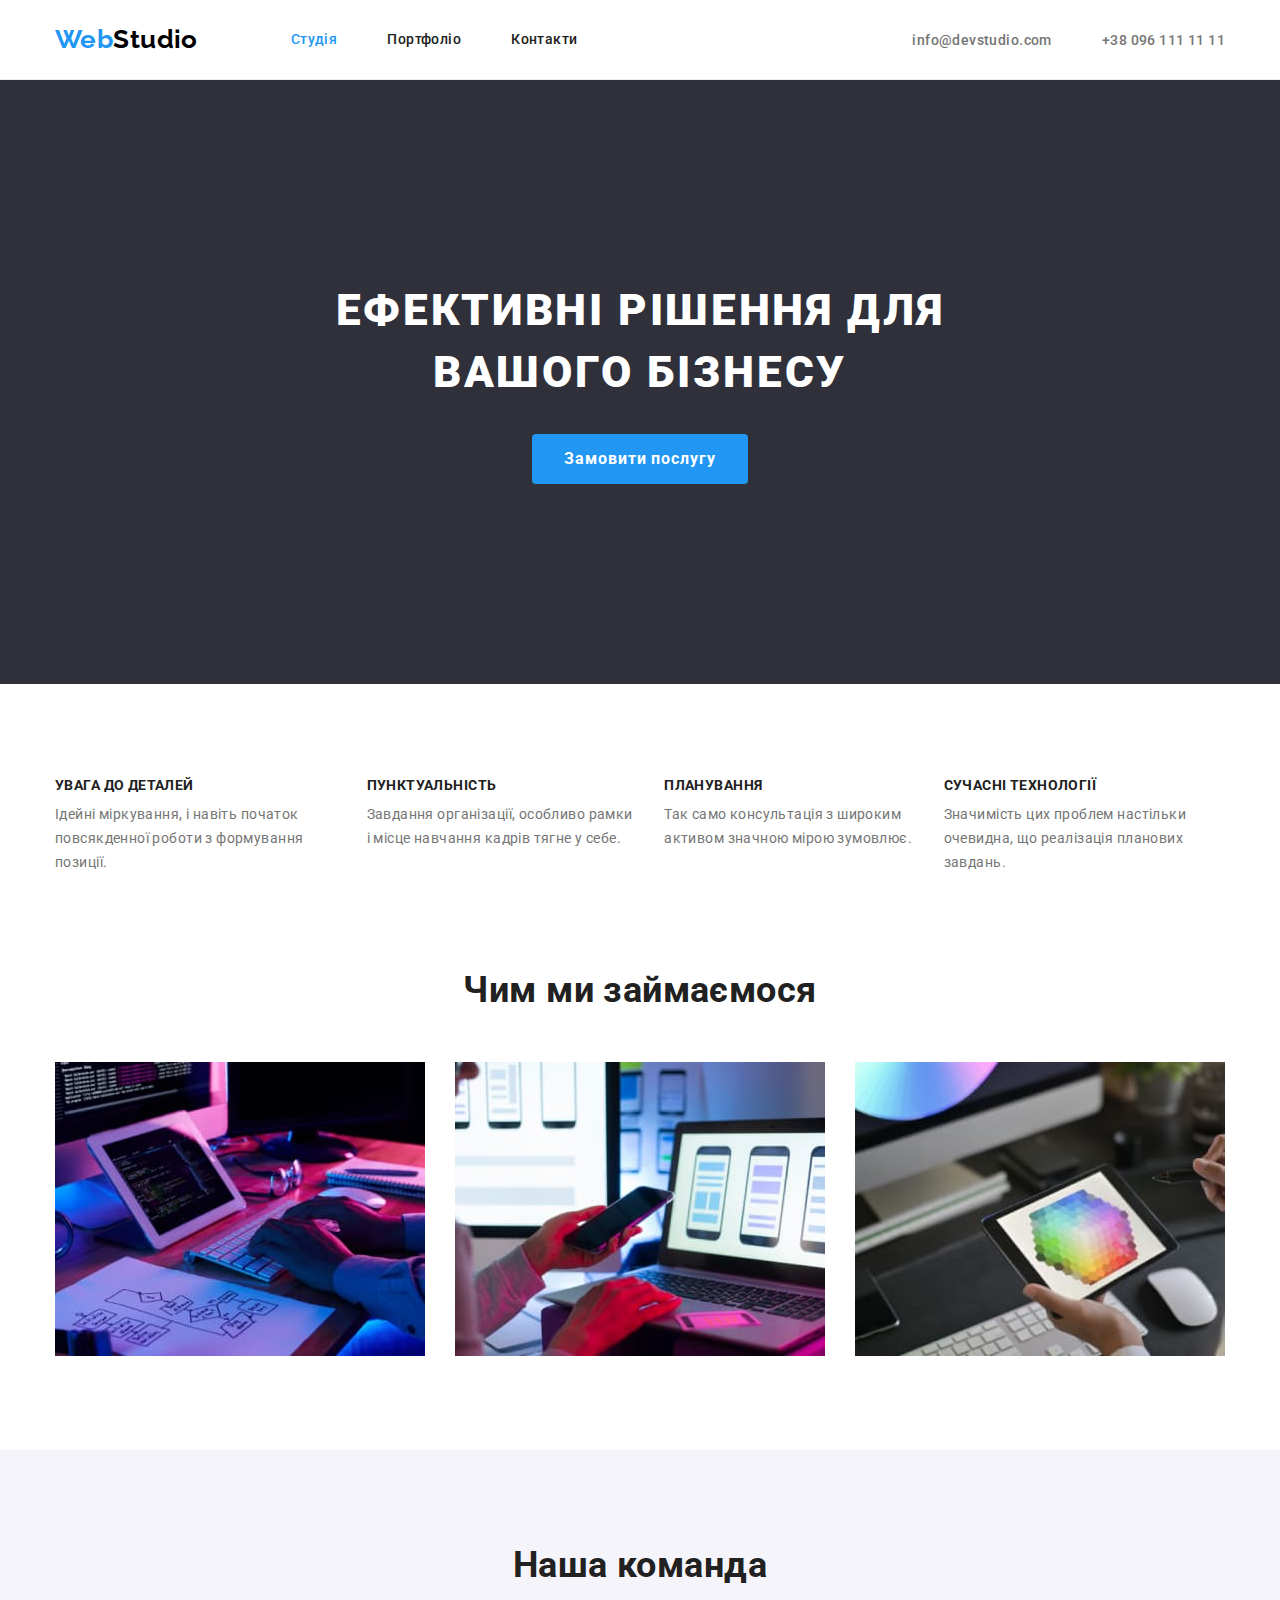
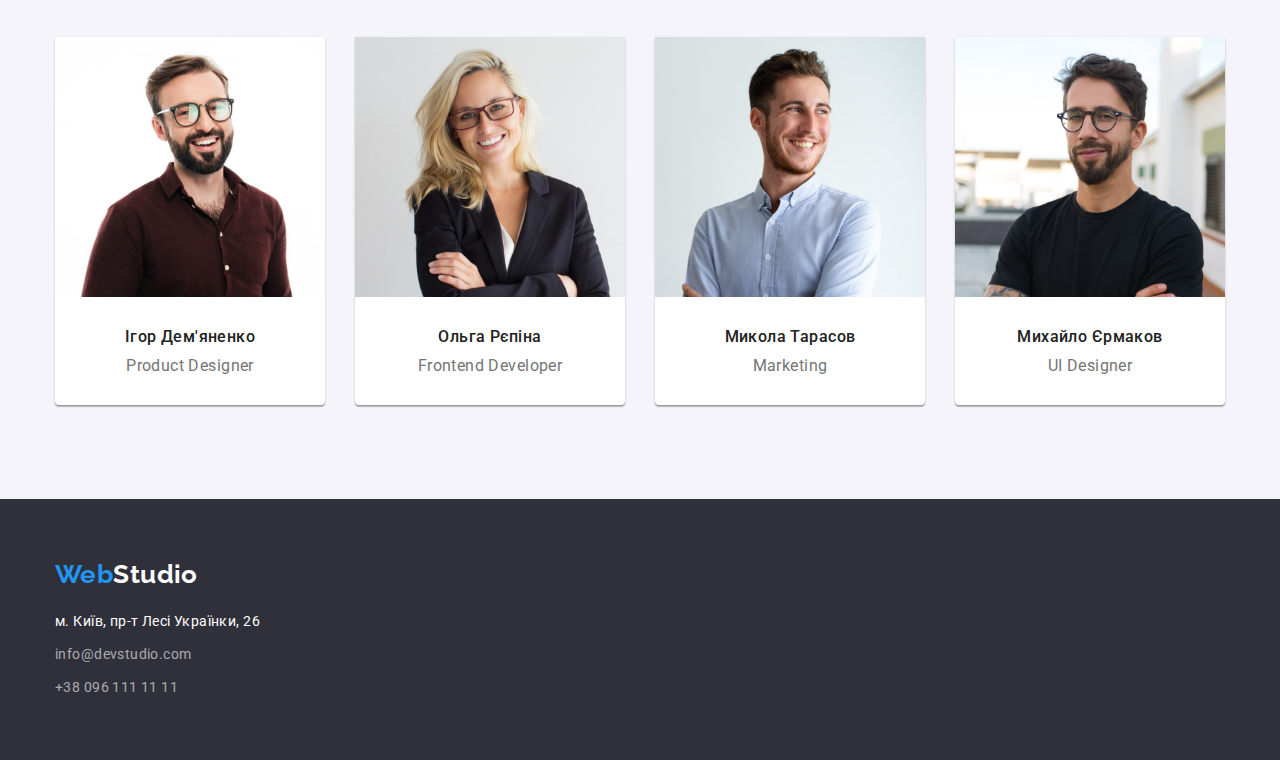
==== commit dabf7185: "hw 3 correct" ====
--- a/index.html
+++ b/index.html
@@ -51,12 +51,13 @@
     </header>
     <main>
       <!--Секция герой-->
-      <div class="container">
-        <section class="hero">
+              <section class="hero">
+                <div class="container"></div>
           <h1 class="hero-title">ефективні рішення для вашого бізнесу</h1>
           <button class="hero-button" type="button">Замовити послугу</button>
+        </div>
         </section>
-      </div>
+      
       <!--Секция 2-->
       <section class="section">
         <div class="container">
--- a/css/styles.css
+++ b/css/styles.css
@@ -61,6 +61,9 @@
   padding-left: 15px;
   padding-right: 15px;
 }
+.nav{
+  border-bottom: 1px solid #eeeeee; 
+}
 .main-nav {
   display: flex;
   align-items: center;
